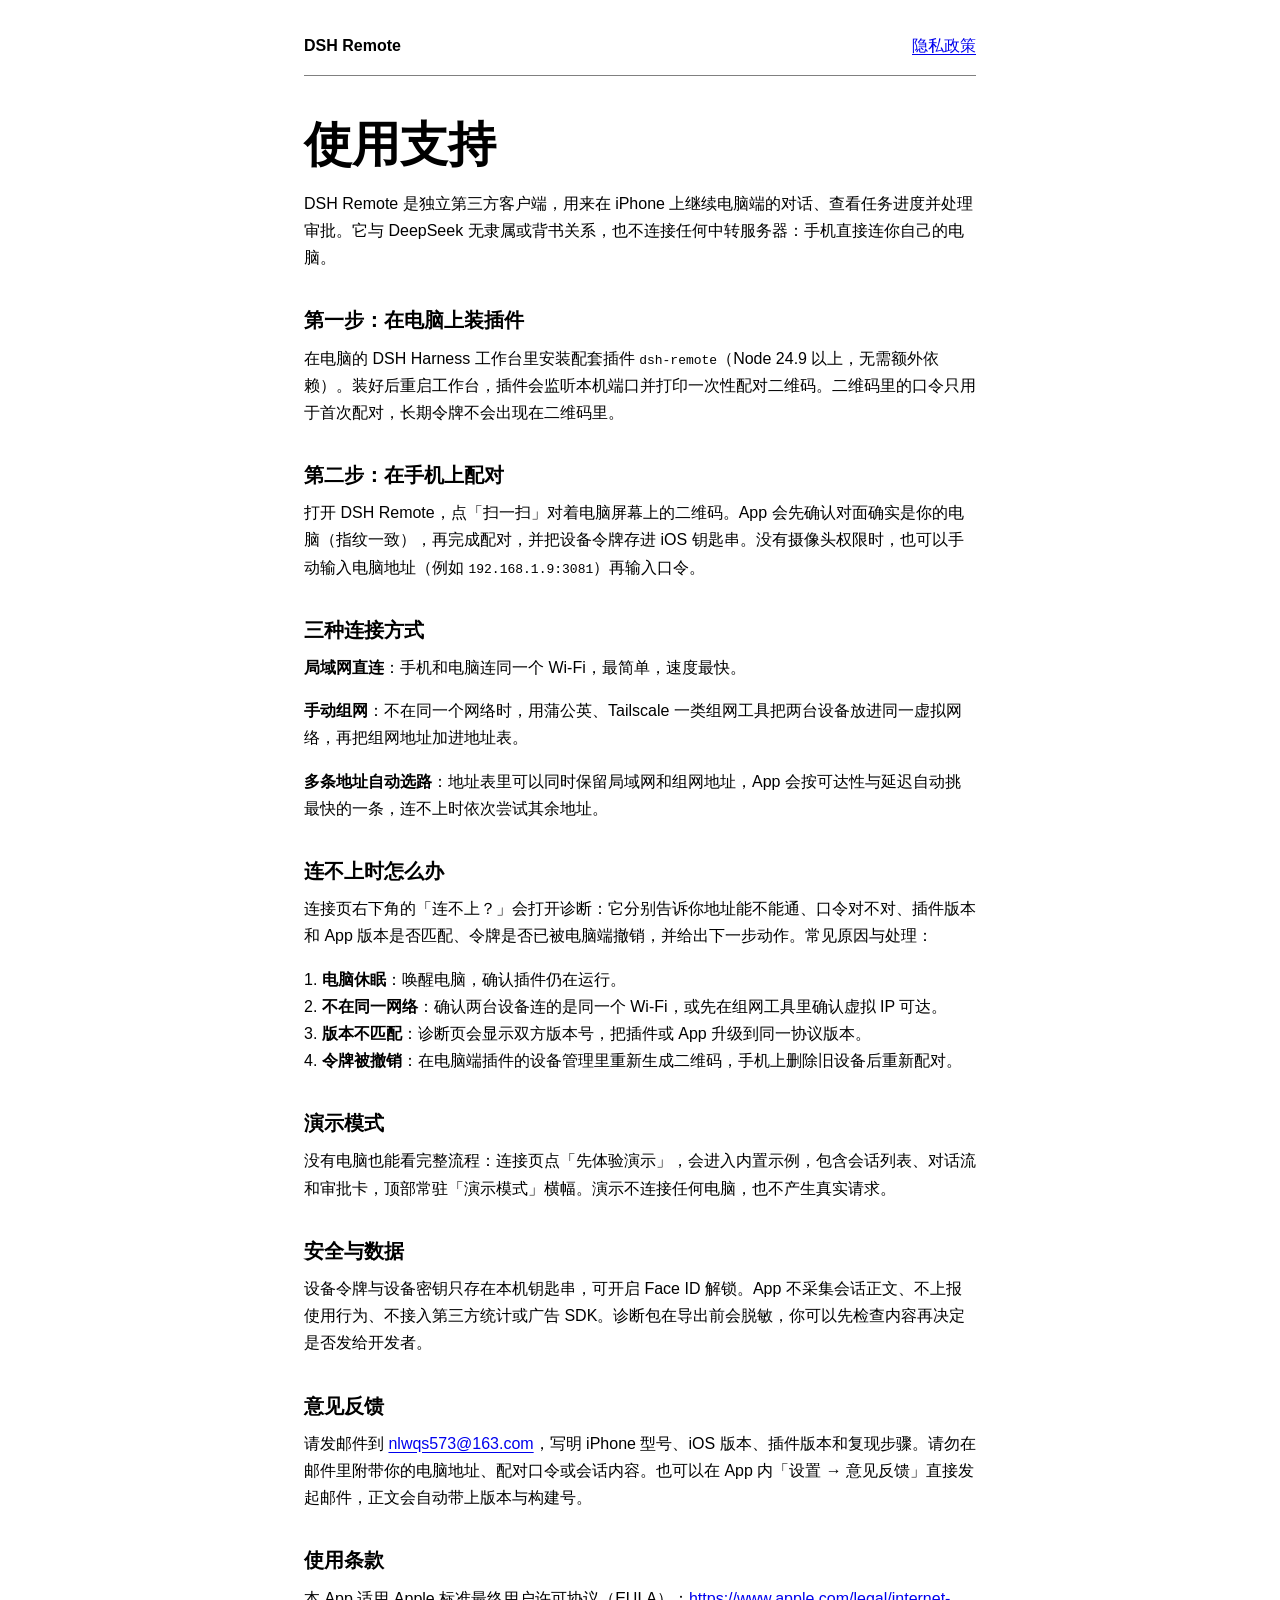
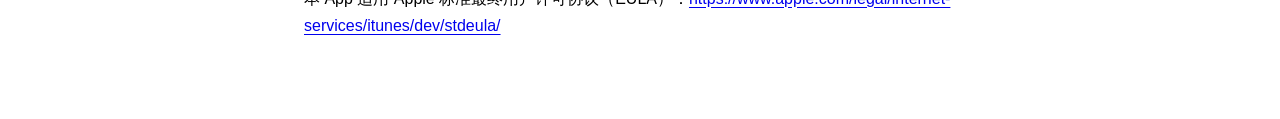
==== dshmobile/index.html @ 4583e039 "Add DSH Remote support and privacy pages" ====
<!doctype html>
<html lang="zh-Hans"><head><meta charset="utf-8"><meta name="viewport" content="width=device-width,initial-scale=1"><title>DSH Remote · 使用支持</title><link rel="stylesheet" href="../style.css"></head>
<body><nav aria-label="主导航"><strong>DSH Remote</strong><a href="privacy.html">隐私政策</a></nav><main>
<h1>使用支持</h1>
<p>DSH Remote 是独立第三方客户端，用来在 iPhone 上继续电脑端的对话、查看任务进度并处理审批。它与 DeepSeek 无隶属或背书关系，也不连接任何中转服务器：手机直接连你自己的电脑。</p>

<h2>第一步：在电脑上装插件</h2>
<p>在电脑的 DSH Harness 工作台里安装配套插件 <code>dsh-remote</code>（Node 24.9 以上，无需额外依赖）。装好后重启工作台，插件会监听本机端口并打印一次性配对二维码。二维码里的口令只用于首次配对，长期令牌不会出现在二维码里。</p>

<h2>第二步：在手机上配对</h2>
<p>打开 DSH Remote，点「扫一扫」对着电脑屏幕上的二维码。App 会先确认对面确实是你的电脑（指纹一致），再完成配对，并把设备令牌存进 iOS 钥匙串。没有摄像头权限时，也可以手动输入电脑地址（例如 <code>192.168.1.9:3081</code>）再输入口令。</p>

<h2>三种连接方式</h2>
<p><strong>局域网直连</strong>：手机和电脑连同一个 Wi-Fi，最简单，速度最快。</p>
<p><strong>手动组网</strong>：不在同一个网络时，用蒲公英、Tailscale 一类组网工具把两台设备放进同一虚拟网络，再把组网地址加进地址表。</p>
<p><strong>多条地址自动选路</strong>：地址表里可以同时保留局域网和组网地址，App 会按可达性与延迟自动挑最快的一条，连不上时依次尝试其余地址。</p>

<h2>连不上时怎么办</h2>
<p>连接页右下角的「连不上？」会打开诊断：它分别告诉你地址能不能通、口令对不对、插件版本和 App 版本是否匹配、令牌是否已被电脑端撤销，并给出下一步动作。常见原因与处理：</p>
<p>1. <strong>电脑休眠</strong>：唤醒电脑，确认插件仍在运行。<br>
2. <strong>不在同一网络</strong>：确认两台设备连的是同一个 Wi-Fi，或先在组网工具里确认虚拟 IP 可达。<br>
3. <strong>版本不匹配</strong>：诊断页会显示双方版本号，把插件或 App 升级到同一协议版本。<br>
4. <strong>令牌被撤销</strong>：在电脑端插件的设备管理里重新生成二维码，手机上删除旧设备后重新配对。</p>

<h2>演示模式</h2>
<p>没有电脑也能看完整流程：连接页点「先体验演示」，会进入内置示例，包含会话列表、对话流和审批卡，顶部常驻「演示模式」横幅。演示不连接任何电脑，也不产生真实请求。</h2>

<h2>安全与数据</h2>
<p>设备令牌与设备密钥只存在本机钥匙串，可开启 Face ID 解锁。App 不采集会话正文、不上报使用行为、不接入第三方统计或广告 SDK。诊断包在导出前会脱敏，你可以先检查内容再决定是否发给开发者。</p>

<h2>意见反馈</h2>
<p>请发邮件到 <a href="mailto:nlwqs573@163.com?subject=%5BDSH%20Remote%5D%20%E6%84%8F%E5%89%8D%E5%8F%8D%E5%BA%85">nlwqs573@163.com</a>，写明 iPhone 型号、iOS 版本、插件版本和复现步骤。请勿在邮件里附带你的电脑地址、配对口令或会话内容。也可以在 App 内「设置 → 意见反馈」直接发起邮件，正文会自动带上版本与构建号。</p>

<h2>使用条款</h2>
<p>本 App 适用 Apple 标准最终用户许可协议（EULA）：<a href="https://www.apple.com/legal/internet-services/itunes/dev/stdeula/">https://www.apple.com/legal/internet-services/itunes/dev/stdeula/</a></p>
</main></body></html>
---- style.css ----
:root { color-scheme: light dark; font-family: -apple-system, BlinkMacSystemFont, "Segoe UI", sans-serif; }
body { max-width: 42rem; margin: auto; padding: 2rem 1.4rem 4rem; line-height: 1.7; }
nav { display: flex; flex-wrap: wrap; gap: 1rem; align-items: center; border-bottom: 1px solid GrayText; padding-bottom: 1rem; }
nav strong { margin-right: auto; }
h1 { font-size: clamp(2rem, 7vw, 3rem); line-height: 1.2; margin: 2.5rem 0 1rem; }
h2 { font-size: 1.25rem; margin: 2rem 0 .25rem; }
p { margin: .45rem 0 1rem; }
a { text-underline-offset: .18em; }
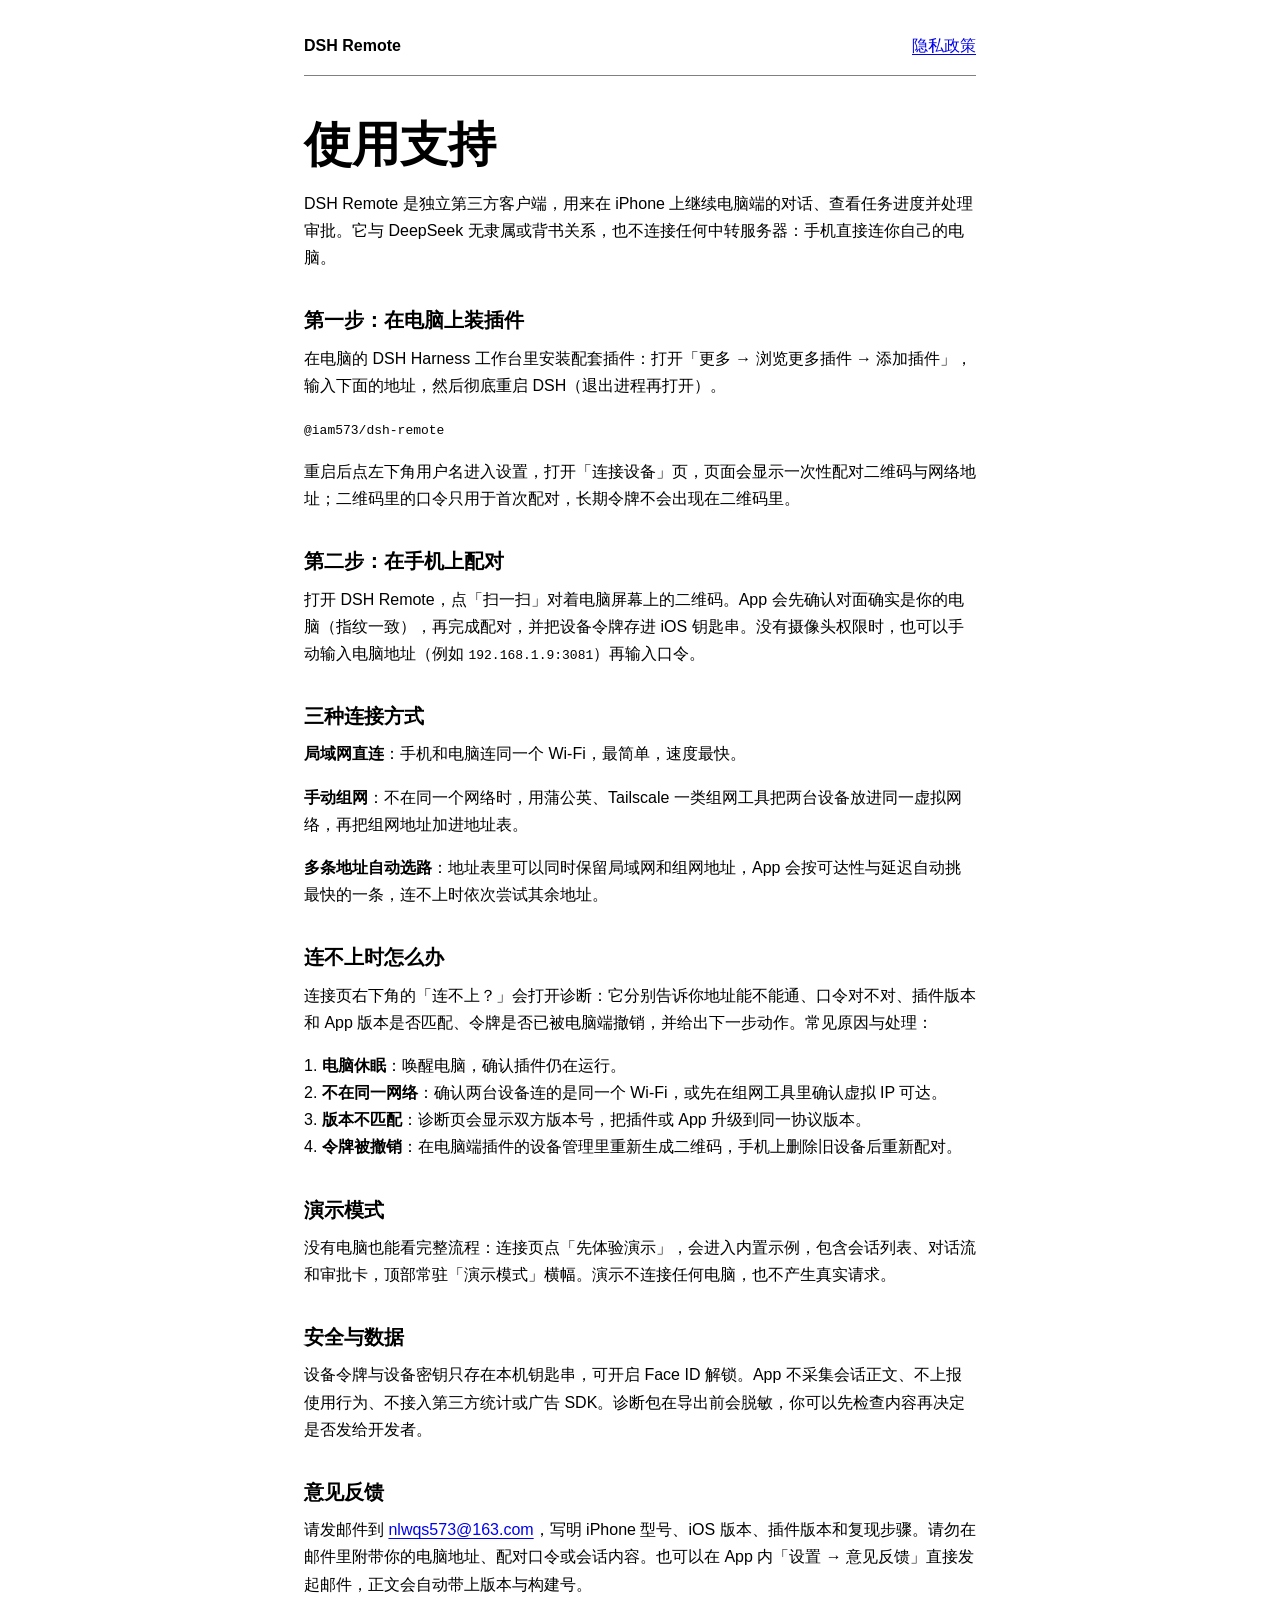
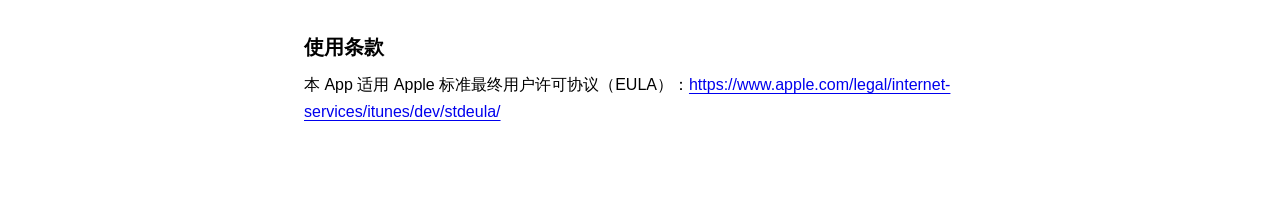
==== commit ba9a092e: "dshmobile: 更新插件安装说明为 @iam573/dsh-remote" ====
--- a/dshmobile/index.html
+++ b/dshmobile/index.html
@@ -5,7 +5,9 @@
 <p>DSH Remote 是独立第三方客户端，用来在 iPhone 上继续电脑端的对话、查看任务进度并处理审批。它与 DeepSeek 无隶属或背书关系，也不连接任何中转服务器：手机直接连你自己的电脑。</p>
 
 <h2>第一步：在电脑上装插件</h2>
-<p>在电脑的 DSH Harness 工作台里安装配套插件 <code>dsh-remote</code>（Node 24.9 以上，无需额外依赖）。装好后重启工作台，插件会监听本机端口并打印一次性配对二维码。二维码里的口令只用于首次配对，长期令牌不会出现在二维码里。</p>
+<p>在电脑的 DSH Harness 工作台里安装配套插件：打开「更多 → 浏览更多插件 → 添加插件」，输入下面的地址，然后彻底重启 DSH（退出进程再打开）。</p>
+<p><code>@iam573/dsh-remote</code></p>
+<p>重启后点左下角用户名进入设置，打开「连接设备」页，页面会显示一次性配对二维码与网络地址；二维码里的口令只用于首次配对，长期令牌不会出现在二维码里。</p>
 
 <h2>第二步：在手机上配对</h2>
 <p>打开 DSH Remote，点「扫一扫」对着电脑屏幕上的二维码。App 会先确认对面确实是你的电脑（指纹一致），再完成配对，并把设备令牌存进 iOS 钥匙串。没有摄像头权限时，也可以手动输入电脑地址（例如 <code>192.168.1.9:3081</code>）再输入口令。</p>
